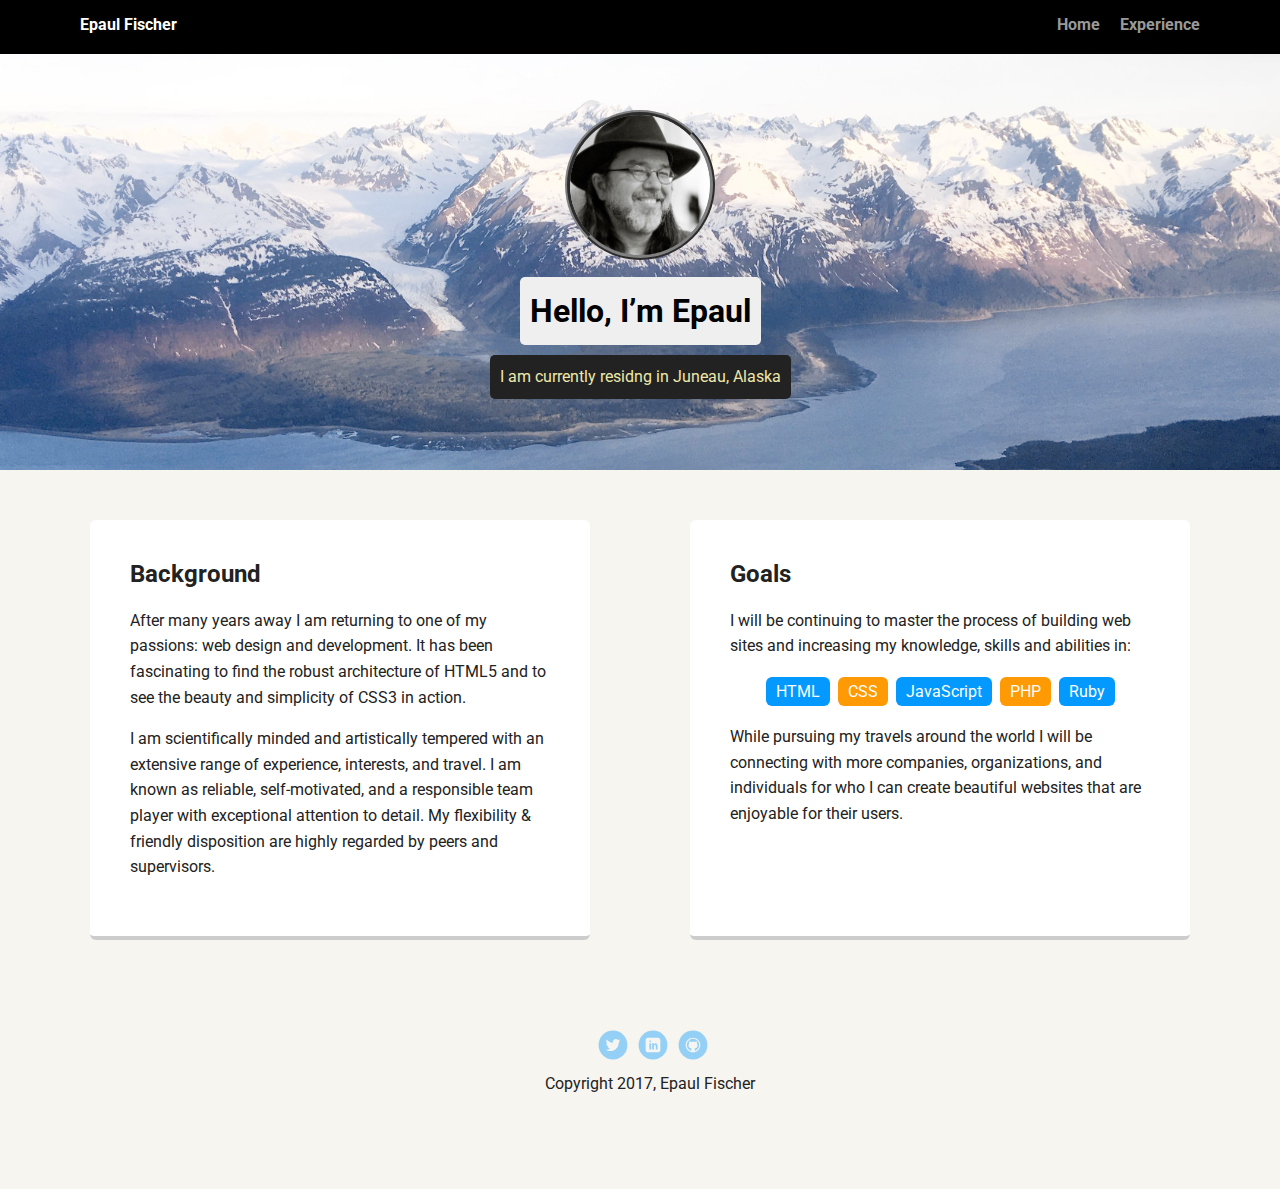
==== index.html @ 16acf8e1 "added files for Project-1" ====
<!doctype html>
<html lang="en">

<head>
    <meta charset="utf-8">
    <title>Epaul Fischer's Profile</title>
    <meta name="viewport" content="width=device-width, initial-scale=1.0">
    <link rel="stylesheet" type="text/css" href="styles.css">
    <link href="https://fonts.googleapis.com/css?family=Muli%7CRoboto:400,300,500,700,900" rel="stylesheet">
</head>

<body>

    <div class="main-nav">
        <ul class="nav">
            <li class="name">Epaul Fischer</li>
            <li><a href="index.html">Home</a></li>
            <li><a href="experience.html">Experience</a></li>
        </ul>
    </div>

    <header>
        <img src="images/epaul.jpg" alt="Epaul Fischer" class="profile-image">
        <h1 class="tag name">Hello, I’m Epaul </h1>
        <p class="tag location">I am currently residng in Juneau, Alaska</p>
    </header>

    <main class="flex">
        <div class="card">
            <h2>Background</h2>
            <p>After many years away I am returning to one of my passions: web design and development. It has been fascinating to find the robust architecture of HTML5 and to see the beauty and simplicity of CSS3 in action.</p>
            <p>I am scientifically minded and artistically tempered with an extensive range of experience, interests, and travel. I am known as reliable, self-motivated, and a responsible team player with exceptional attention to detail. My flexibility &amp; friendly disposition are highly regarded by peers and supervisors.</p>
        </div>

        <div class="card">
            <h2>Goals</h2>
            <p>I will be continuing to master the process of building web sites and increasing my knowledge, skills and abilities in:</p>
            <ul class="skills">
                <li>HTML</li>
                <li>CSS</li>
                <li>JavaScript</li>
                <li>PHP</li>
                <li>Ruby</li>
            </ul>
            <p>While pursuing my travels around the world I will be connecting with more companies, organizations, and individuals for who I can create beautiful websites that are enjoyable for their users.</p>
        </div>

    </main>
    <footer>
        <ul>
            <li><a href="https://twitter.com/BusterAndEpaul" class="social twitter" target="_blank">Twitter</a></li>
            <li><a href="https://www.linkedin.com/in/epaul-fischer-3589bb144/" class="social linkedin" target="_blank">LinkedIn</a></li>
            <li><a href="https://github.com/epaulguru" class="social github" target="_blank">Github</a></li>
        </ul>
        <p class="copyright">Copyright 2017, Epaul Fischer</p>
    </footer>
</body>

</html>
---- styles.css ----
/* Global Layout Set-up */
* { 
  box-sizing: border-box;
}
  
body {
  margin: 0;
  padding: 0;
  text-align: center;
  font-family: 'Roboto', sans-serif;
  color: #222;
  background: #f7f5f0;
}
/* Link Styles */

a {
  text-decoration: none;
  color: #999;
}
a:hover {
  color: #6633ff;
}

/* Section Styles */

.main-nav {
  width: 100%;
  background: black;
  min-height: 30px;
  padding: 10px;
  position: fixed;
  text-align: center;
}
.nav {
  display: flex;
  justify-content: space-around;
  font-weight: 700;
  list-style-type: none;
  margin: 0 auto;
  padding: 0;
}

.nav .name {
    display: block;
    margin-right: auto;
    color: white;
}
.nav li {
  padding: 5px 10px 10px 10px;
}
.nav a {
  transition: all .5s;
}
.nav a:hover {
  color: white
}

header {
  text-align: center;
  background: url('images/chilkats.jpg') no-repeat top center ;
  background-size: cover;
  overflow: hidden;
  padding-top: 60px;
}
header {
  line-height: 1.5;
}

/* changed border size, style, and color */
header .profile-image {
  margin-top: 50px;
  width: 150px;
  height: 150px;
  border-radius: 50%;
  border: 5px ridge grey;
  transition: all .5s;
}

/* increased scale and changed direction of rotation */
header .profile-image:hover {
  transform: scale(1.5) rotate(-15deg);
}


.tag {
  background-color: #efefef;
  color: black;
  padding: 10px;
  border-radius: 5px;
  display: table;
  margin: 10px auto;
} 
.location {
  background-color: #222;
  color: palegoldenrod;
}
.card {
  margin: 30px;
  padding: 20px 40px 40px;
  max-width: 500px;
  text-align: left;
  background: #fff;
  border-bottom: 4px solid #ccc;
  border-radius: 6px;
  transition: all .5s;
}
.card:hover {
  border-color: #ff99ff;
}

ul.skills {
  padding: 0;
  text-align: center;
}

.skills li {
  border-radius: 6px;
  display: inline-block;
  background: #ff9904;
  color: white;
  padding: 5px 10px;
  margin: 2px;
}

.skills li:nth-child(odd) {
  background: #0399ff;
}

footer {
  width: 100%;
  min-height: 30px;
  padding: 20px 0 40px 20px;
}

footer .copyright {
  top: -8px;
  font-size: .75em;
}

footer ul {
  list-style-type: none;
  margin: 0;
  padding: 0;
}

footer ul li {
  display: inline-block;
}

a.social {
  display: inline-block;
  text-indent: -9999px;
  margin-left: 5px;
  width: 30px;
  height: 30px;
  background-size: 30px 30px;
  opacity: .4;
  transition: all .5s;
}
a.twitter {
  background-image: url(images/twitter.svg);
}
a.linkedin {
  background-image: url(images/linkedin.svg);
}
a.github {
  background-image: url(images/github.svg);
}
a.social:hover {
  opacity: 1;
}
.clearfix {
  clear: both;
}

/* Styles added for EXCEEDS EXPECTATIONS */
.back-page-title {
    margin-top: 100px;
}

.inline-image {
  margin: 5px 5px 5px 5px;
  float: left;    
  /*width: 250px;*/
  height: 90px;
}

/* Styles for larger screens */
@media screen and (min-width: 720px) {
  
  .flex {
      display: -ms-flexbox;      /* TWEENER - IE 10 */
      display: flex; 
      max-width: 1200px;
      -ms-flex-pack: distribute;
      justify-content: space-around;
      margin: 0 auto;
  }

  header {
    min-height: 470px;
  }
    


  .nav {
    max-width: 1200px;
    padding: 0 30px;
  }


  main {
    padding-top: 20px;
  }

  main p {
    line-height: 1.6em;
  }

  footer {
    font-size: 1.3em;
    max-width: 1200px;
    margin: 40px auto;
  }

}
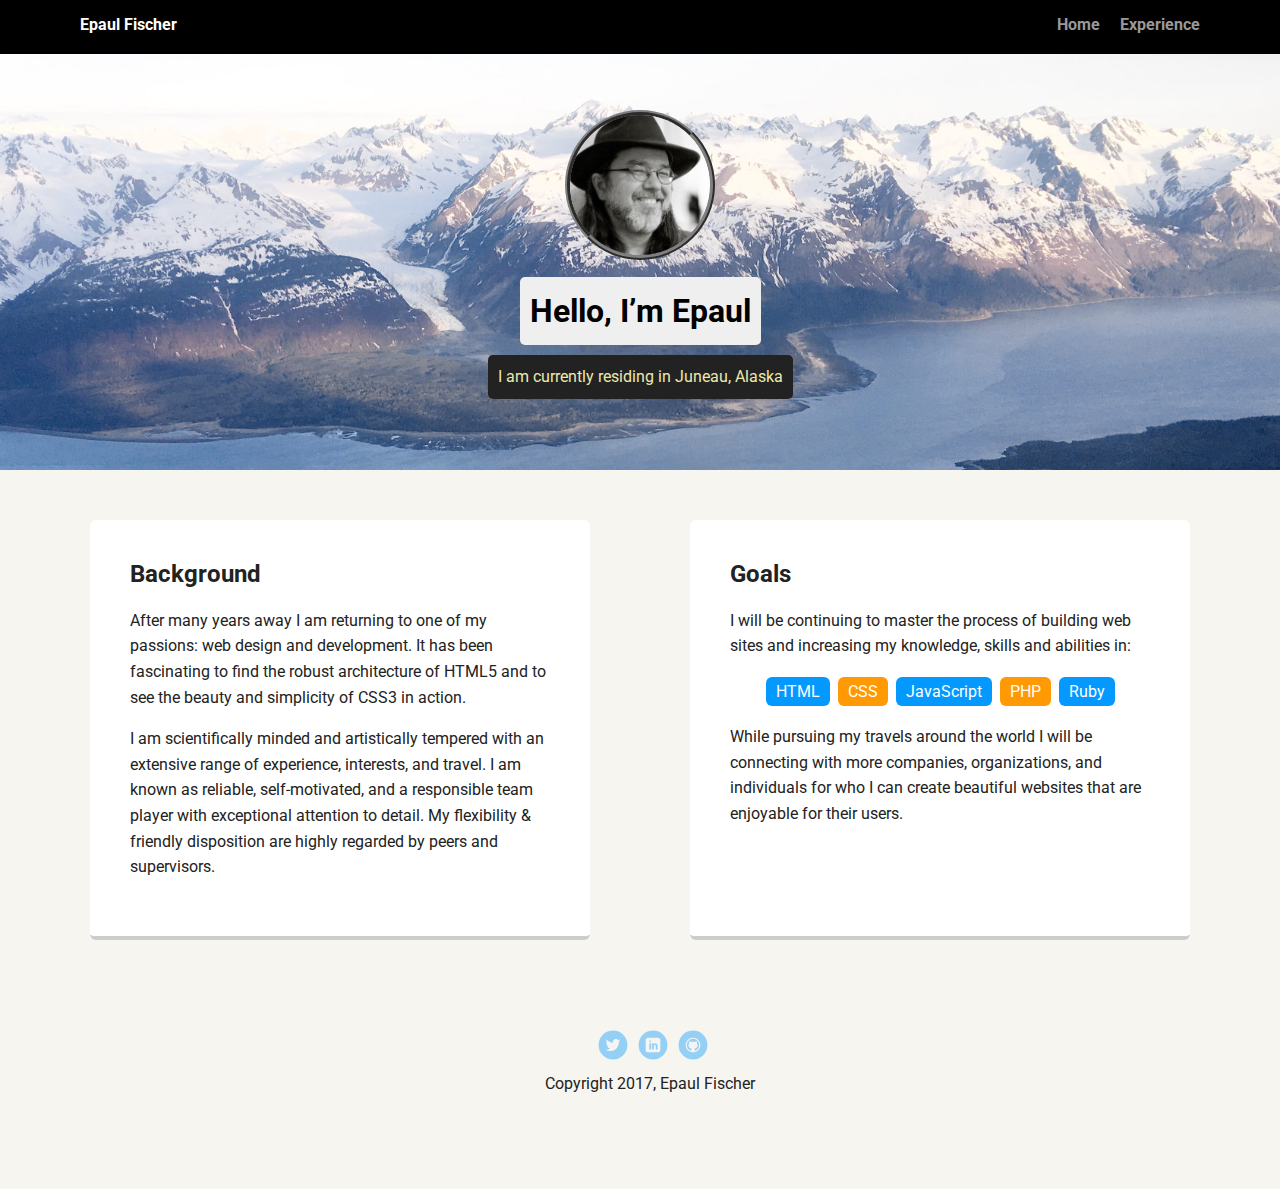
==== commit f77a5a1f: "spelling corrections" ====
--- a/index.html
+++ b/index.html
@@ -22,7 +22,7 @@
     <header>
         <img src="images/epaul.jpg" alt="Epaul Fischer" class="profile-image">
         <h1 class="tag name">Hello, I’m Epaul </h1>
-        <p class="tag location">I am currently residng in Juneau, Alaska</p>
+        <p class="tag location">I am currently residing in Juneau, Alaska</p>
     </header>
 
     <main class="flex">
